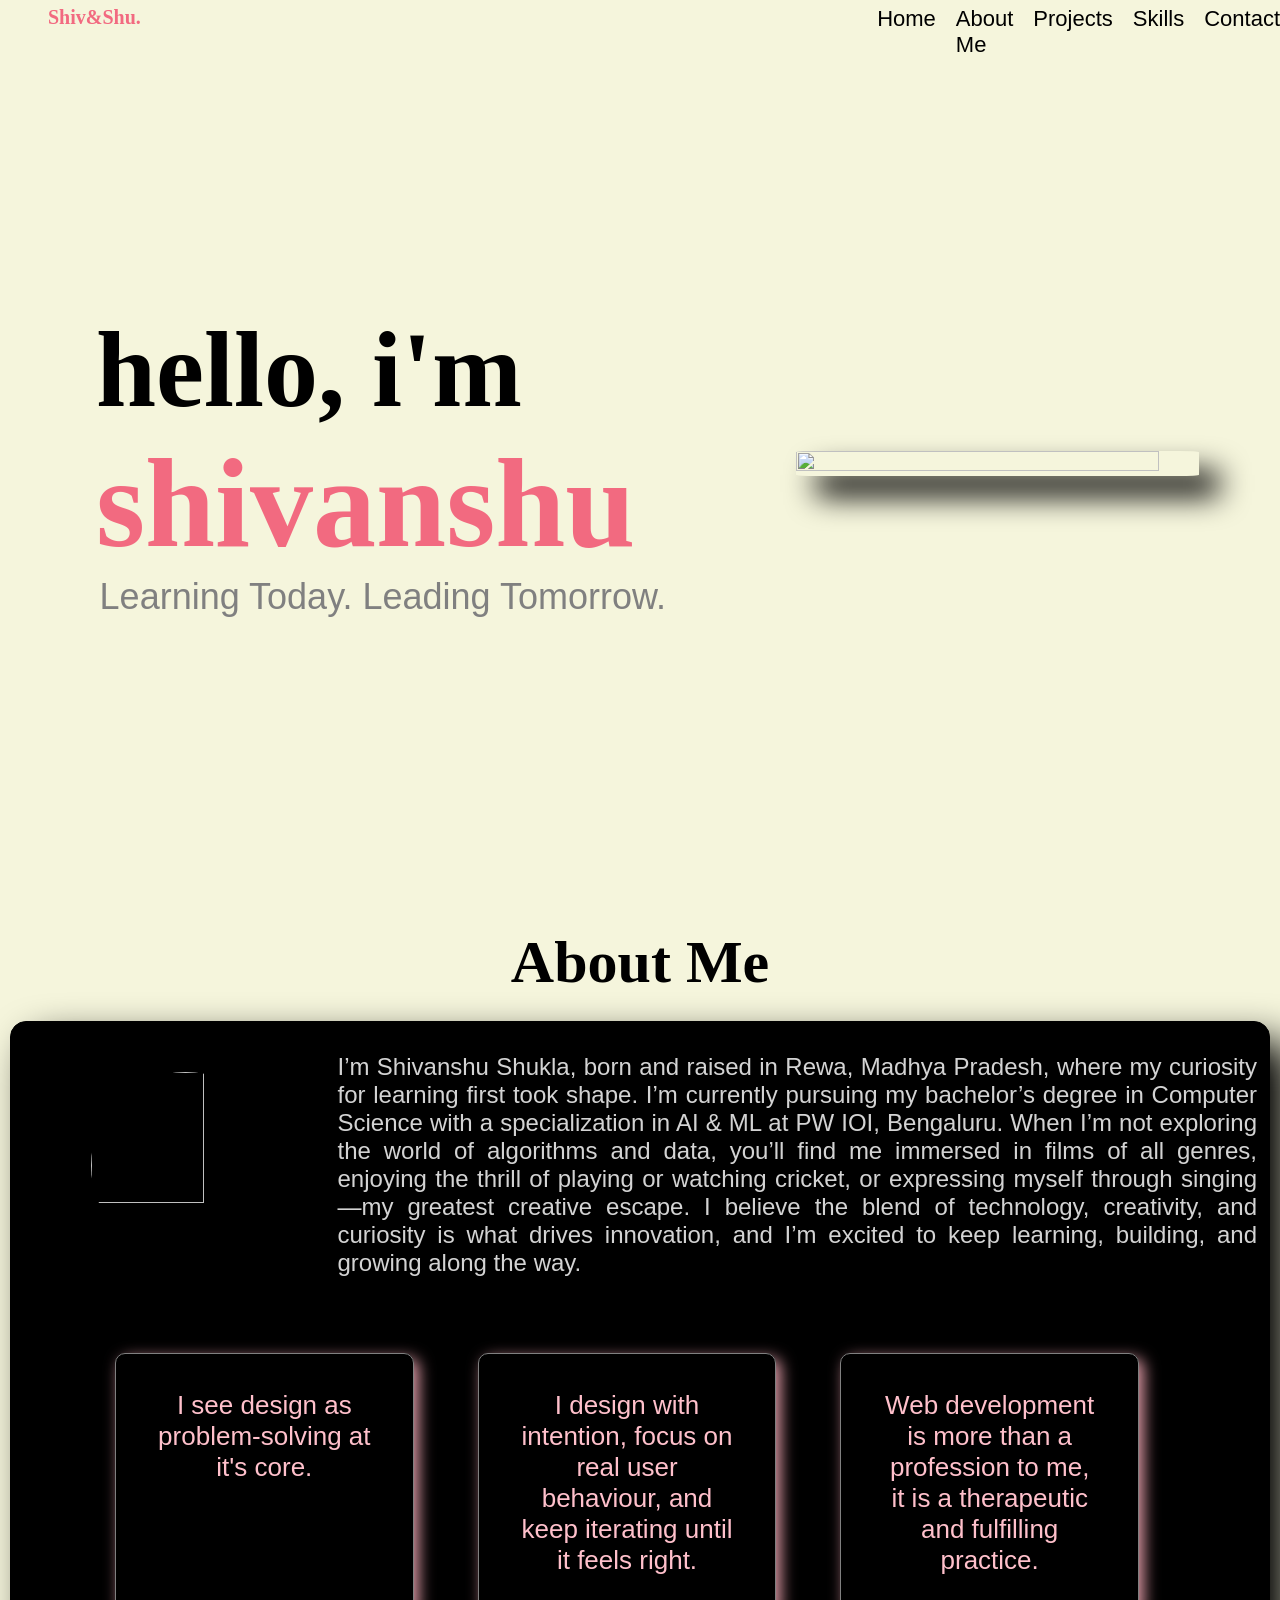
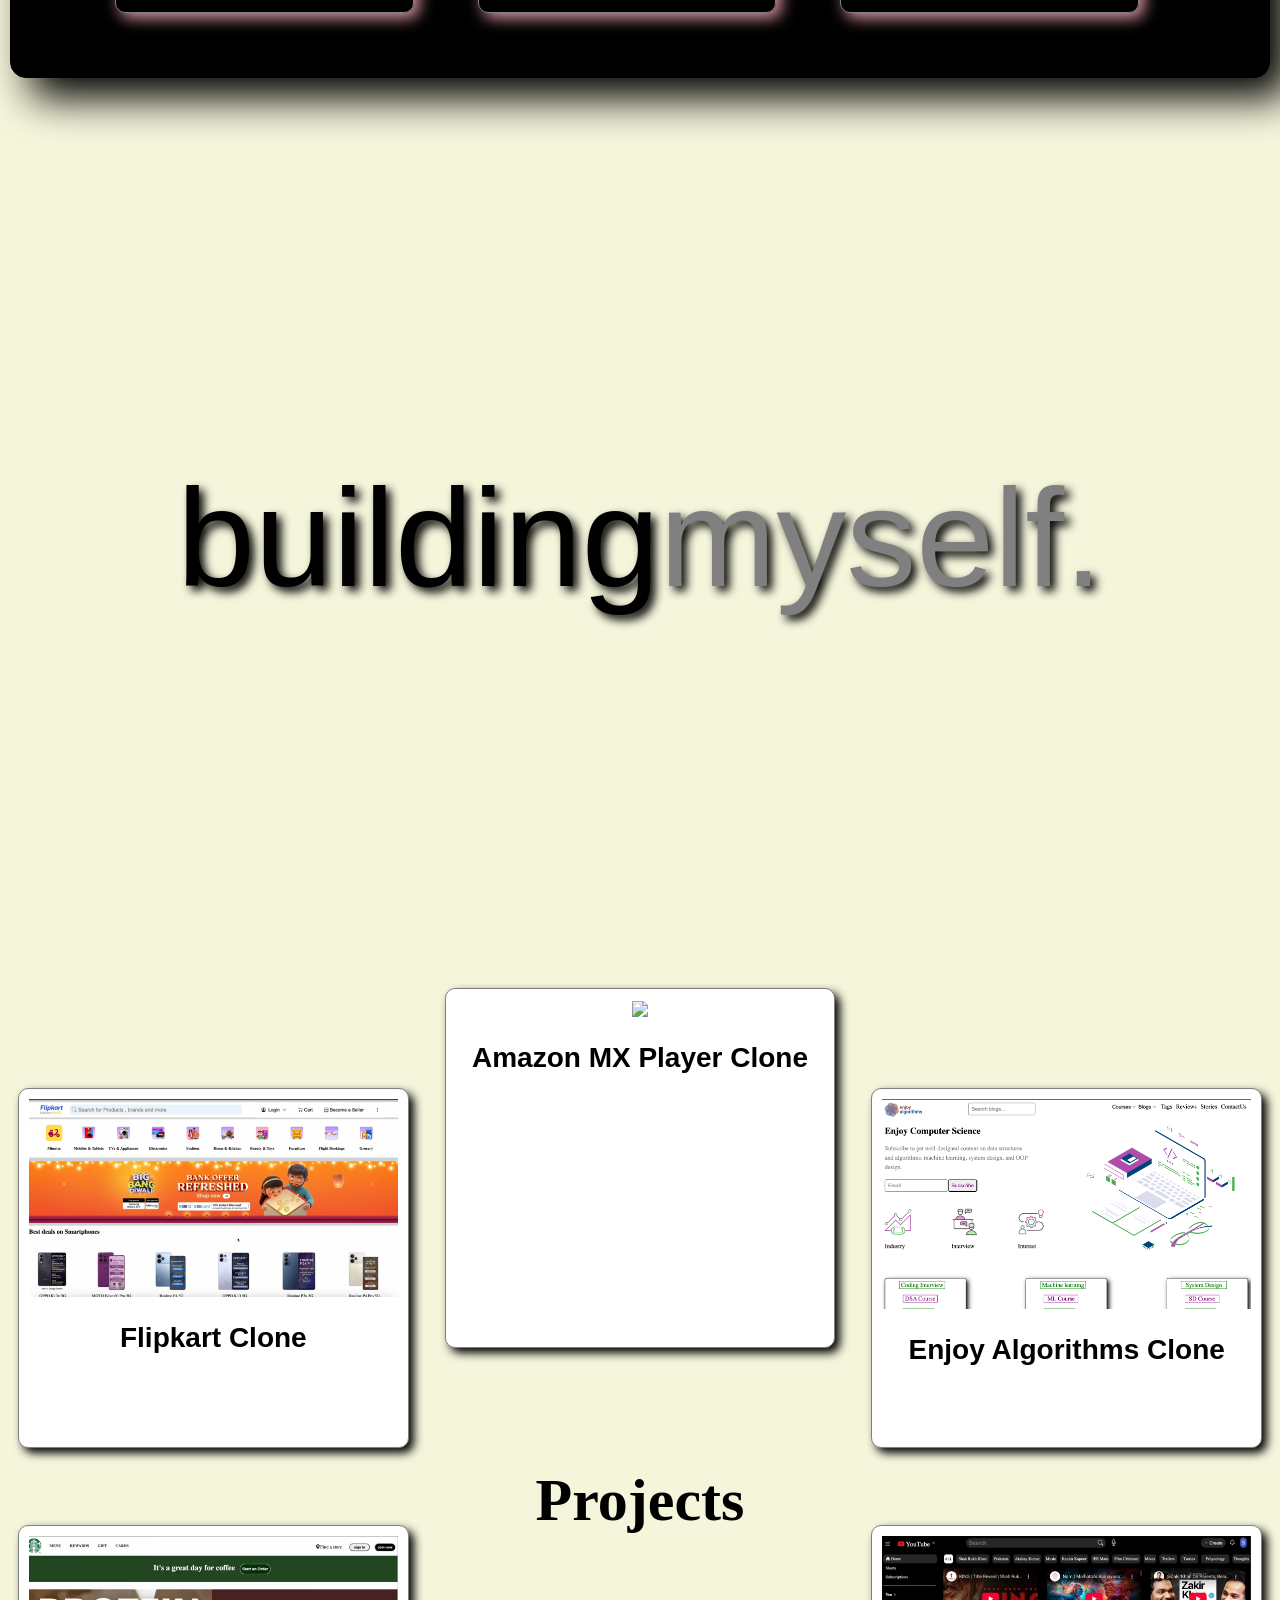
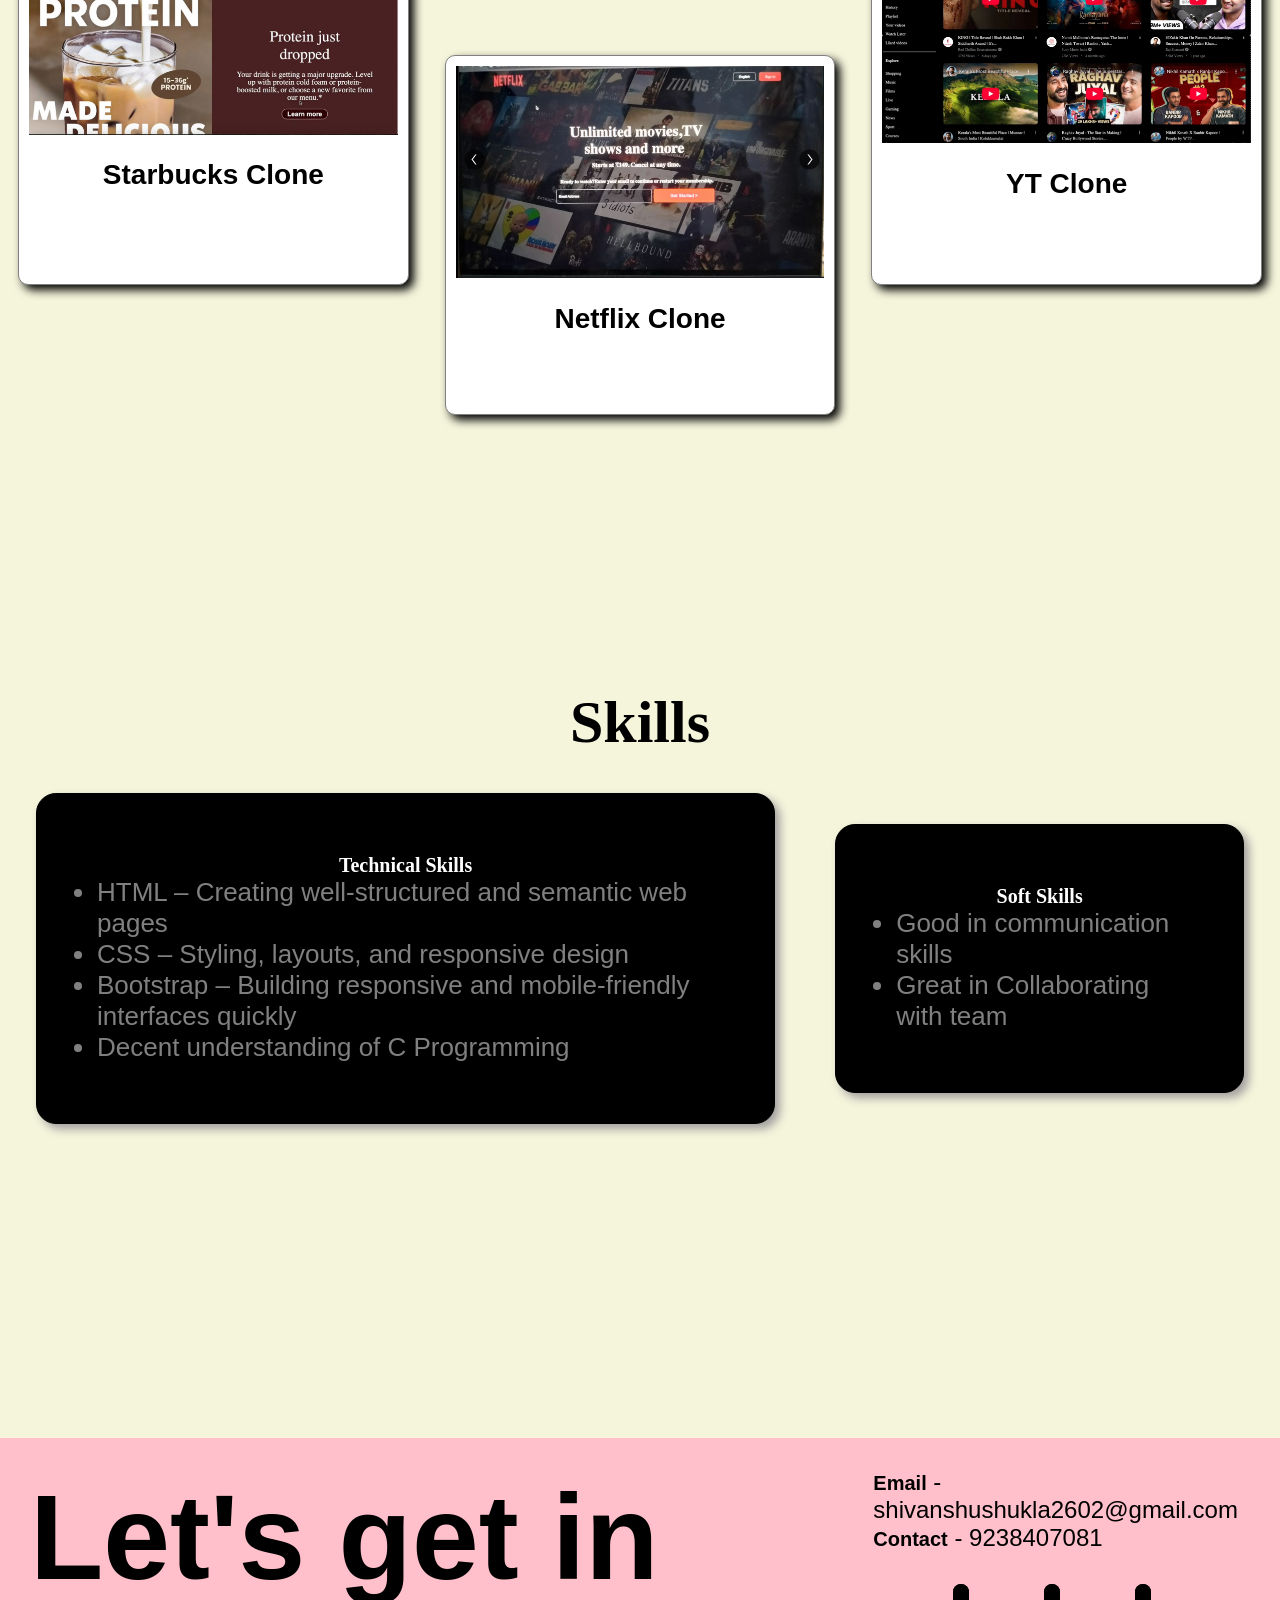
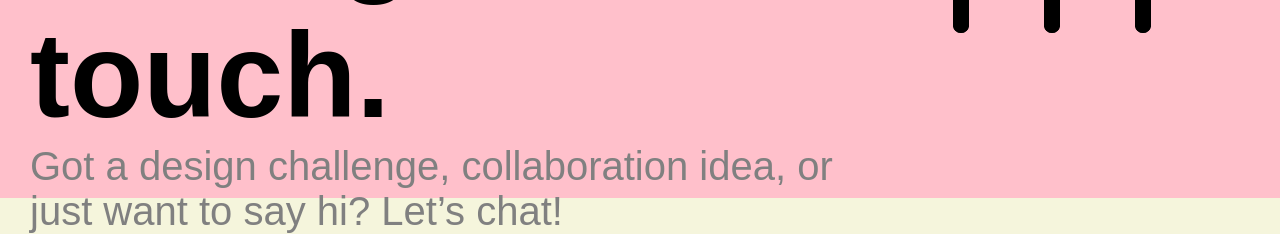
==== index.html @ 57d552be "image path changes" ====
<!DOCTYPE html>
<html lang="en">
<head>
    <meta charset="UTF-8">
    <meta name="viewport" content="width=device-width, initial-scale=1.0">
    <title>Portfolio Website</title>
    <link rel="stylesheet" href="../node_modules/bootstrap-icons/font/bootstrap-icons.css">
    <link rel="stylesheet" href="../node_modules/bootstrap/dist/css/bootstrap.css">
    <link rel="stylesheet" href="./styles.css">
</head>
<body>
    <script src="../node_modules/jquery/dist/jquery.js"></script>
    <script src="../node_modules/bootstrap/dist/js/bootstrap.bundle.js"></script>
    <header>
        <h2 class="name" style="font-family:fantasy;margin-top:0.3em;color:rgb(242, 106, 128);font-weight:bold">Shiv&Shu.</h2>
        <nav>
            <ul>
                <li>
                    <a href="#home">Home</a>
                </li>
                <li>
                    <a href="#me">About Me</a>
                </li>
                <li>
                    <a href="#projects">Projects</a>
                </li>
                <li>
                    <a href="#skills">Skills</a>
                </li>
                <li>
                    <a href="#contacts">Contact</a>
                </li>
            </ul>
        </nav>
    </header>
    <main>
        <section id="home">
                <div class="left">
                    <h1 style="font-size:3em;font-family: Georgia, 'Times New Roman', Times, serif;font-weight:bold"><span style="font-size:1.8em;font-family: Georgia, 'Times New Roman', Times, serif">hello, i'm </span><br><span style="color:rgb(242, 106, 128);font-size:2.1em;font-family: Georgia, 'Times New Roman', Times, serif">shivanshu</span></h1>
                    <p>
                        <span style="font-size:1.8em;color:gray;margin-left:0.1em">Learning Today. Leading Tomorrow.</span>
                    </p>    
                </div>
                <div class="right">
                    <figure>
                       <a href="#me">
                        <img src="https://media.licdn.com/dms/image/v2/D4D03AQHbOykk0QNscg/profile-displayphoto-crop_800_800/B4DZuP0g6DKAAI-/0/1767644468372?e=1769040000&v=beta&t=CleoBLQw8P0vl8VmdDgWVyCfScjtaOlop82Hqqm1tn0" class="me">
                       </a>
                       <figcaption></figcaption>
                    </figure>
                </div>
        </section>
        <h2 class="about">About Me</h2>
        <section id="me">
                <div class="grid">
                    <img  class="myphoto" src="https://media.licdn.com/dms/image/v2/D4D03AQFw-yR1RYx5oQ/profile-displayphoto-scale_400_400/B4DZuUU5JMIkAo-/0/1767720066349?e=1769040000&v=beta&t=VD2XpaEk-AlviI38H0oo7D66Zn0Wh1XCkuVmbLe6WYw">
                    <p class="my">I’m Shivanshu Shukla, born and raised in Rewa, Madhya Pradesh, where my curiosity for learning first took shape. I’m currently pursuing my bachelor’s degree in Computer Science with a specialization in AI & ML at PW IOI, Bengaluru. When I’m not exploring the world of algorithms and data, you’ll find me immersed in films of all genres, enjoying the thrill of playing or watching cricket, or expressing myself through singing—my greatest creative escape. I believe the blend of technology, creativity, and curiosity is what drives innovation, and I’m excited to keep learning, building, and growing along the way.</p>
                </div>
                <div class="card">
                    <p class="content box1">
                   <span>I see design as problem-solving at it's core.</span><br>
                </p>
                <p class="content"><span>I design with intention, focus on real user</span><br>
                    <span>behaviour, and keep iterating until it feels right.</span>
                </p>
                <p class="content">
                    <span>Web development is more than a profession to me,</span><br>
                    <span>it is a therapeutic and fulfilling practice.</span>
                </p>
                </div>
        </section>
        <section class="text">
            <p class="style1">
                <span style="font-size:7em">building</span>
            </p>
            <p class="style2">
                <span style="font-size:7em">myself.</span>
            </p>
        </section>
        <section id="projects">
            <div class="projects row1">
                <div class="cards">
                <div class="card-header">
                    <a href="https://www.linkedin.com/posts/shivanshu-shukla-09a373377_nitinmanjunath-html-css-activity-7393929597441982464-9ei-?utm_source=share&utm_medium=member_desktop&rcm=ACoAAF0i37YBnrYP_eZ3la1YeoOOtRzyOsvKlcI">
                        <img  class="flipkart" src="assets/images/flipkart-landing-page.png">
                    </a>
                </div>
                <div class="card-body">
                    <h6 class="p1">Flipkart Clone</h6>
                </div>
            </div>
            <div class="cards card-2">
                <div class="card-header">
                    <a href="https://www.linkedin.com/posts/shivanshu-shukla-09a373377_nitinmanjunath-html-css-activity-7398709706980069376-05Gr?utm_source=share&utm_medium=member_desktop&rcm=ACoAAF0i37YBnrYP_eZ3la1YeoOOtRzyOsvKlcI">
                        <img  class="flipkart" src="assets/images/MX Player-landing-page.png">
                    </a>
                </div>
                <div class="card-body">
                    <h6 class="p1">Amazon MX Player Clone</h6>
                </div>
            </div>
            <div class="cards">
                <div class="card-header">
                    <a href="../OSW_01/index.html">
                        <img  class="flipkart" src="assets/images/enjoy-landing-page.png">
                    </a>
                </div>
                <div class="card-body">
                    <h6 class="p1">Enjoy Algorithms Clone</h6>
                </div>
            </div>
            </div>
            <h1 class="project-heading">Projects</h1>
            <div class="projects row2">
            <div class="cards card-4">
                <div class="card-header">
                    <a href="https://www.linkedin.com/posts/shivanshu-shukla-09a373377_nitinmanjunath-html-css-activity-7394464944571883520-GPCN?utm_source=share&utm_medium=member_desktop&rcm=ACoAAF0i37YBnrYP_eZ3la1YeoOOtRzyOsvKlcI">
                        <img  class="flipkart" src="assets/images/starbucks-landing-page.png">
                    </a>
                </div>
                <div class="card-body">
                    <h6 class="p1">Starbucks Clone</h6>
                </div>
            </div>
            <div class="cards card-5">
                <div class="card-header">
                    <a href="https://www.linkedin.com/posts/shivanshu-shukla-09a373377_this-is-my-first-website-clone-while-building-activity-7376317515846627328-sKkQ?utm_source=share&utm_medium=member_desktop&rcm=ACoAAF0i37YBnrYP_eZ3la1YeoOOtRzyOsvKlcI">
                        <img  class="flipkart" src="assets/images/netflix-landing-page.png">
                    </a>
                </div>
                <div class="card-body">
                    <h6 class="p1">Netflix Clone</h6>
                </div>
            </div>
            <div class="cards card-6">
                <div class="card-header">
                    <a href="https://www.linkedin.com/posts/shivanshu-shukla-09a373377_nitin-html-css-activity-7393266148072636417-fGpQ?utm_source=share&utm_medium=member_desktop&rcm=ACoAAF0i37YBnrYP_eZ3la1YeoOOtRzyOsvKlcI">
                        <img  class="flipkart" src="assets/images/yt-landing-page.png">
                    </a>
                </div>
                <div class="card-body">
                    <h6 class="p1">YT Clone</h6>
                </div>
            </div>
            </div>
        </section>
        <section id="skills">
            <h2 style="margin-top:5em">Skills</h2>
            <div class="skill">
                    <ul class="technical">
                        <h3>Technical Skills</h3>
                        <li>HTML – Creating well-structured and semantic web pages</li>
                        <li>CSS – Styling, layouts, and responsive design</li>
                        <li>Bootstrap – Building responsive and mobile-friendly interfaces quickly</li>
                        <li>Decent understanding of C Programming</li>
                    </ul>
                    <ul class="soft">
                        <h3>Soft Skills</h3>
                        <li>Good in communication skills</li>
                        <li>Great in Collaborating with team</li>
                    </ul>
            </div>
        </section>
        <section id="contacts">
            <div>
                <h2 style="font-size:6em">Let's get in touch.</h2>
            <p style="color:gray;font-size:2em">Got a design challenge, collaboration idea, or just want to say hi? Let’s chat!</p>
            </div>
            <div class="email">
                <span style="font-size:1.2em;color:black"><b>Email</b> - shivanshushukla2602@gmail.com</span><br>
                <span style="font-size:1.2em;color:black"><b>Contact</b> - 9238407081</span>
                <div class="icons">
                <a class="app" href="https://www.linkedin.com/in/shivanshu-shukla-09a373377?lipi=urn%3Ali%3Apage%3Ad_flagship3_profile_view_base_contact_details%3Bcg2rYVOcTvSJnMWUknYPmA%3D%3D"><span class="bi bi-linkedin logo"></span></a>
                <a class="app" href="https://github.com/shivanshushukla2602-hash"><span class="bi bi-github logo m-3"></span></a>
            <a class="app" href=""><span class="bi bi-instagram logo m-3"></span></a>
            </div>
            </div>
        </section>
    </main>
</body>
</html>
---- styles.css ----
*{
            margin:0;
            padding:0;
            box-sizing:border-box;
            font-size:20px;
            font-family:'Franklin Gothic Medium', 'Arial Narrow', Arial, sans-serif;
        }
        body{
            background-color:beige;
            color:black;
        }
        header{
            display:grid;
            grid-template-columns:4fr 8fr;
        }
        .name{
            margin-left:2.4em;
        }
        #home{
            height:100vh;
        }
        nav ul{
            display:flex;;
            gap:20px;
            margin-top:0.5em;
            list-style-type:none;
            font-size:12px;
            margin-left:38em;
        }
        li a{
            text-decoration:none;
            color:black;
            font-size:1.1em;
            /* margin-left:1.2em; */
        }
        #home{
            display:flex;
            justify-content:center;
            align-items:center;
            height:90vh;
        }
        .left{
            flex-basis:50%;
        }
        .right{
            flex-basis:35%;
        }
        .me{
            width:90%;
            height:90%;
            border-radius:5%;
            margin-left:3em;
            box-shadow:20px 20px 30px black;
            animation-name: me;
            animation-duration: 4s;
            animation-iteration-count: infinite;  
            animation-timing-function: linear;
        }
         @keyframes me{
                0%{
                    transform:scale(0.9);
                }
                50%{
                    transform:scale(1.1);
                }
                100%{
                    transform:scale(0.9);
                }
         }
        .me:hover{
            transform:scale(1.1);
        }
        .logo{
            margin-left:2em;
        }
        #me{
           border:1px solid black;
           background-color:black;
           border-radius:0.8em;
           margin:0.5em;
           margin-top:1.2em;
           box-shadow:20px 20px 40px black;
        }
        .content:hover{
            transform:scale(1.1);
        }
        .card{
            padding:3.2em;
            border-radius:2.2em;
            color:gray;
            width:90vw; 
            display:grid;
            grid-template-columns:4fr 4fr 4fr;
            background-color:black;
            gap:3.2em;
            margin-left:2em;
        }
        .card p{
            border:1px solid gray;
            padding:1.8em;
            text-align:center;
            border-radius: 0.5em;
            color:pink;
            box-shadow:5px 5px 15px rgb(221, 152, 164);
            transition:0.3s linear;
        }
        .grid{
            display:grid;
            grid-template-columns:3fr 9fr;
        }
        .about{
            color:black;
            text-align:center;
            font-weight:bold;
            font-family:fantasy;
            font-size:3em;
            margin-top:1em;
        }
        .content span{
            font-size:1.3em;
        }
        .my{
            color:lightgray;
            margin:0.5em 0.5em;
            font-size:1.2em;
            text-align:justify;
            margin-top:1.3em;
        }
        .cards{
            border:1px solid gray;
            width:30em;
            height:40vh;
            border-radius:0.5em;
            text-align:center;
            padding:0.5em;
            background-color:white;
            color:black;
            box-shadow:5px 5px 10px black;
            transition:0.3s linear;
        }
        .cards:hover{
            transform:scale(1.1);
            transition:0.3s linear;
        }
        .flipkart{
            width:100%;
        }
        .p1{
            margin-top:0.7em;
            white-space: nowrap;
            font-weight:bold;
            font-size:1.4em;
        }
        #projects{
            height:100vh;
            margin-top:5em;
        }
        .projects{
            display:flex;
            gap:1.8em;
            margin:0.9em;
        }
        .card-2{
            margin-top:-100px;
        }
        .card-5{
            margin-top:80px;
        }
        .card-4{
            margin-top:-50px;
        }
        .card-6{
            margin-top:-50px;
        }
        .row2{
            margin-top:2em;
        }
        .project-heading{
            font-weight:bold;
            width:100vw;
            color:black;
            text-align:center;
            font-family:fantasy;
            font-size:3em;
        }
        .text{
            width:100vw;
            height:100vh;
            display:flex;
            justify-content:center;
            align-items:center;
            text-align:center;
        }
        .style1{
            text-shadow:5px 5px 10px black;
            animation-name:style1;
            animation-duration:2s;
            animation-iteration-count: infinite;
            animation-timing-function: ease-in-out;
        }
        @keyframes style1{
            0%{
                transform:translateX(-850px);
            }
            100%{
                transform:translateX(0px);
            }
        }
        @keyframes style2{
            0%{
                transform:translateX(850px);
            }
            100%{
                transform:translateX(10px);
            }
        }
        .style2{
            color:gray;
            text-shadow:5px 5px 10px black;
            animation-name:style2;
            animation-duration:2s;
            animation-iteration-count: infinite;
        }
        #contacts{
            height:40vh;
            width:100vw;
            background-color:pink;
            margin-top:1.5em;
            padding:1.5em;
            display:grid;
            grid-template-columns:8fr 4fr;
        }
        .icons{
            margin-left:1em;
            margin-top:2em;
            font-weight:bold;
        }
        .skill ul{
            border:1px solid black;
            border-radius:1em;
            padding:3em;
            box-shadow:5px 5px 10px rgb(161, 158, 158);
        }
        .skill{
            display:grid;
            grid-template-columns:1fr 1fr;
            gap:1em;
            padding:0.6em;
            align-items:center;
            justify-content:center;
            display:flex;
            font-size:3em;
        }
        .skill h3{
            text-align:center;
            font-family:fantasy;
        }
        #skills h2{
            color:black;
            text-align:center;
            font-weight:bold;
            font-family:fantasy;
            font-size:3em;
        }
        #skills{
            height:80vh;
        }
        .technical li , .soft li{
            color:gray;
            box-shadow:15px 15px 30px black;
            font-size:1.3em;
        }
        .technical:hover , .soft:hover{
            transform:scale(1.1);
            transition:0.5s linear;
            box-shadow:5px 5px 15px rgb(243, 121, 141);
        }
        .technical,.soft{
            transition:0.5s;
            background-color:black;
            color:white;
        }
        .email{
            margin-left:1.5em;
        }
        .logo{
            font-size:1.5em;
            margin-right:0.5em;
            border:2px solid black;
            padding:0.2em;
            background-color:black;
            border-radius:2em;
            color:pink
        }
        .myphoto{
            width:60%;
            height:70%;
            border-radius:90%;
            margin-top:2.5em;
            margin-left:4em;
            transition:1s;
        }
        .myphoto:hover{
            transform:scale(1.1);
            transition:0.2s linear;
            box-shadow:3px 3px 5px pink;
        }
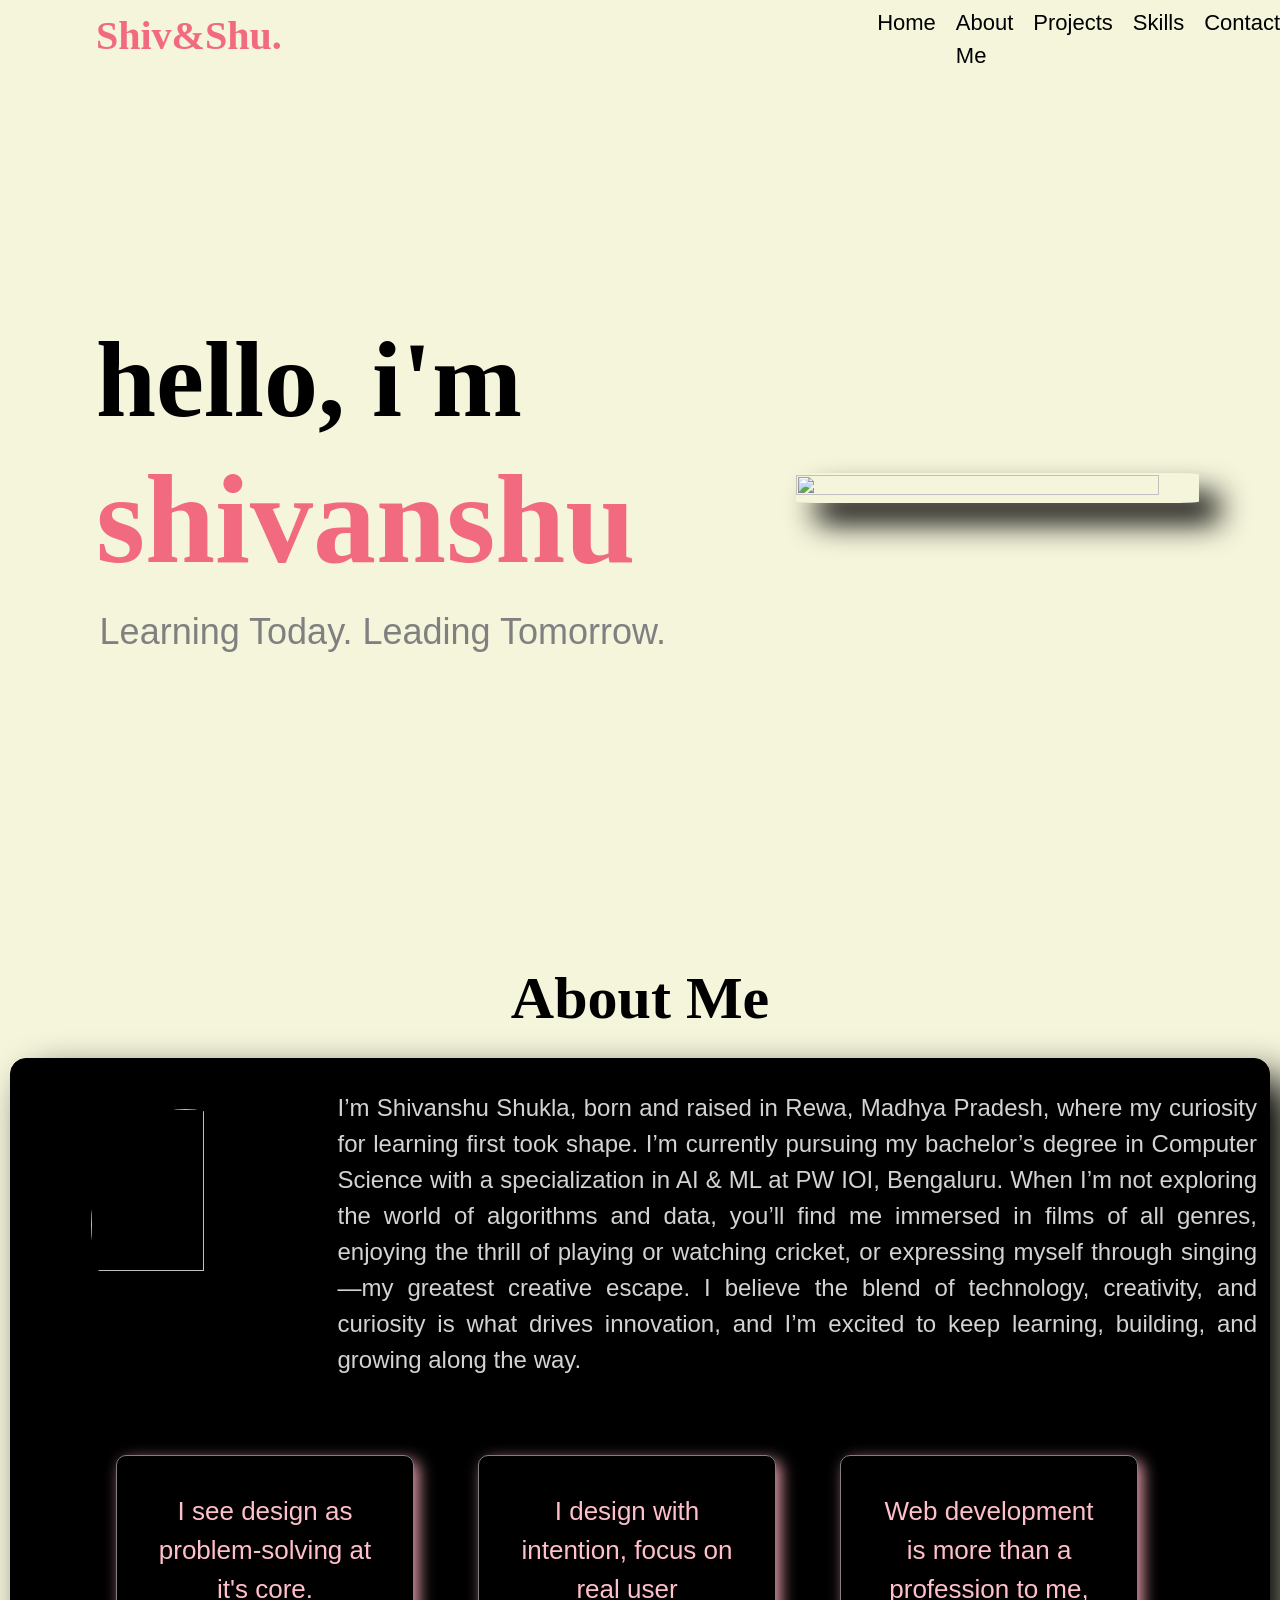
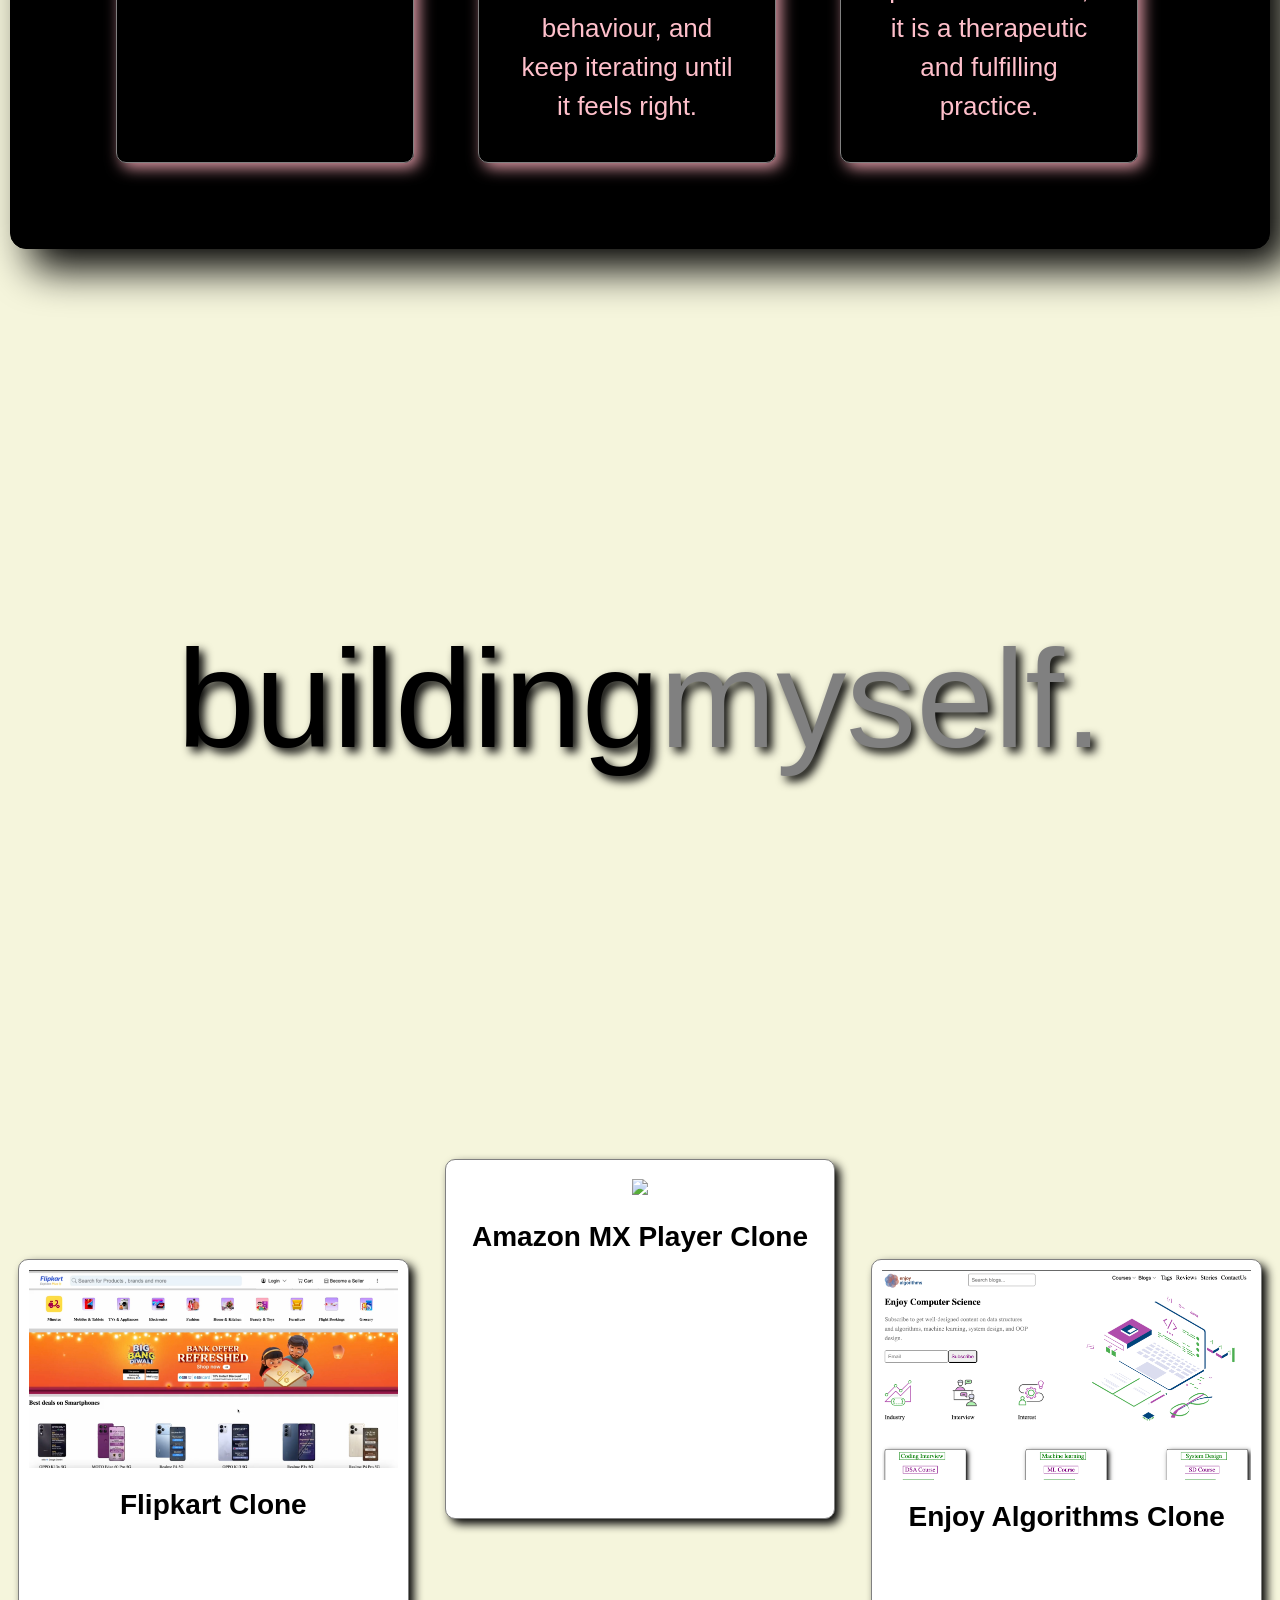
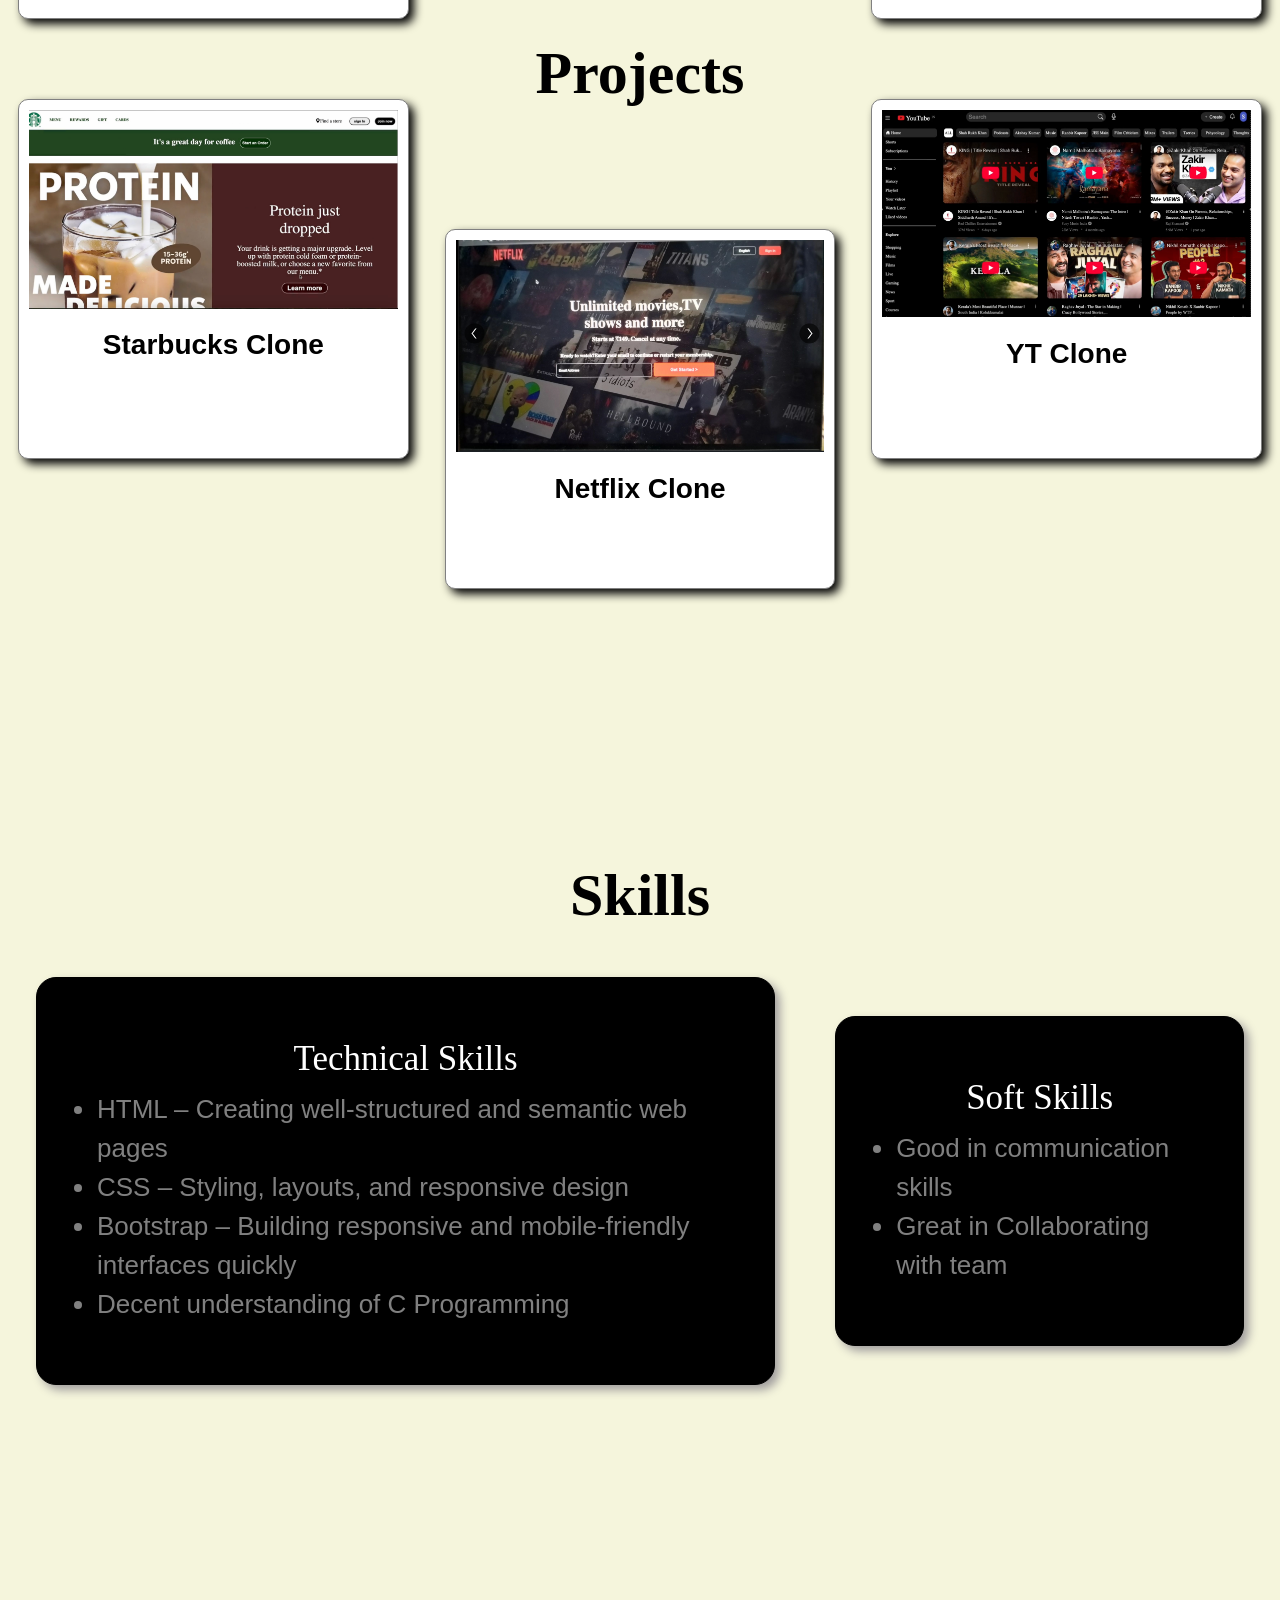
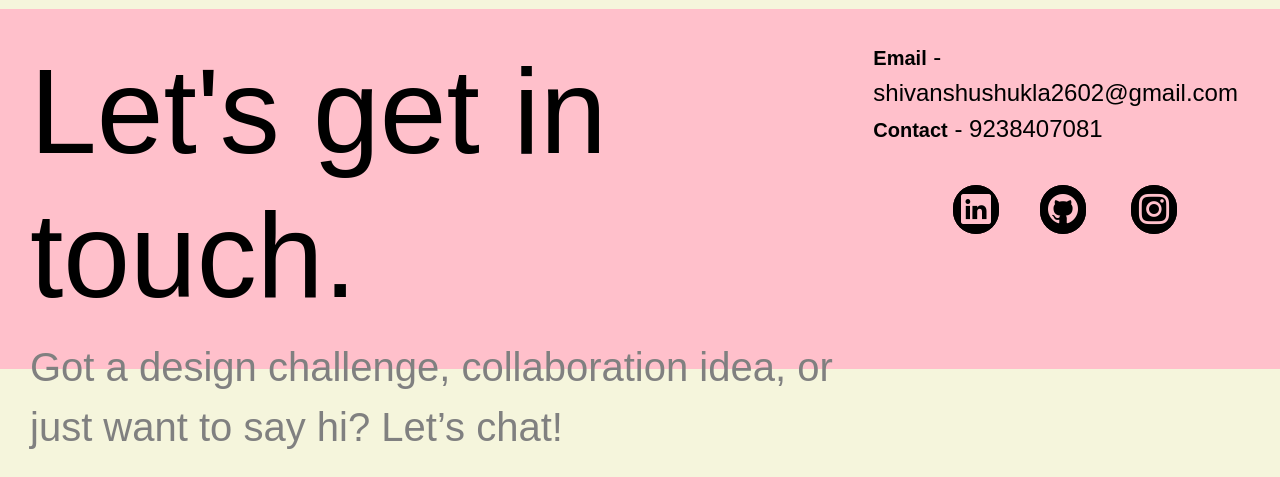
==== commit bd212bc7: "image path changes" ====
--- a/index.html
+++ b/index.html
@@ -4,13 +4,15 @@
     <meta charset="UTF-8">
     <meta name="viewport" content="width=device-width, initial-scale=1.0">
     <title>Portfolio Website</title>
-    <link rel="stylesheet" href="../node_modules/bootstrap-icons/font/bootstrap-icons.css">
-    <link rel="stylesheet" href="../node_modules/bootstrap/dist/css/bootstrap.css">
+    <link rel="stylesheet" href="https://cdn.jsdelivr.net/npm/bootstrap@5.3.2/dist/css/bootstrap.min.css">
+    <link rel="stylesheet" href="https://cdn.jsdelivr.net/npm/bootstrap-icons/font/bootstrap-icons.css">
+    
     <link rel="stylesheet" href="./styles.css">
 </head>
 <body>
-    <script src="../node_modules/jquery/dist/jquery.js"></script>
-    <script src="../node_modules/bootstrap/dist/js/bootstrap.bundle.js"></script>
+    <script src="https://cdn.jsdelivr.net/npm/@popperjs/core@2.11.8/dist/umd/popper.min.js"></script>
+    <script src="https://cdn.jsdelivr.net/npm/bootstrap@5.3.8/dist/js/bootstrap.min.js"></script>
+
     <header>
         <h2 class="name" style="font-family:fantasy;margin-top:0.3em;color:rgb(242, 106, 128);font-weight:bold">Shiv&Shu.</h2>
         <nav>
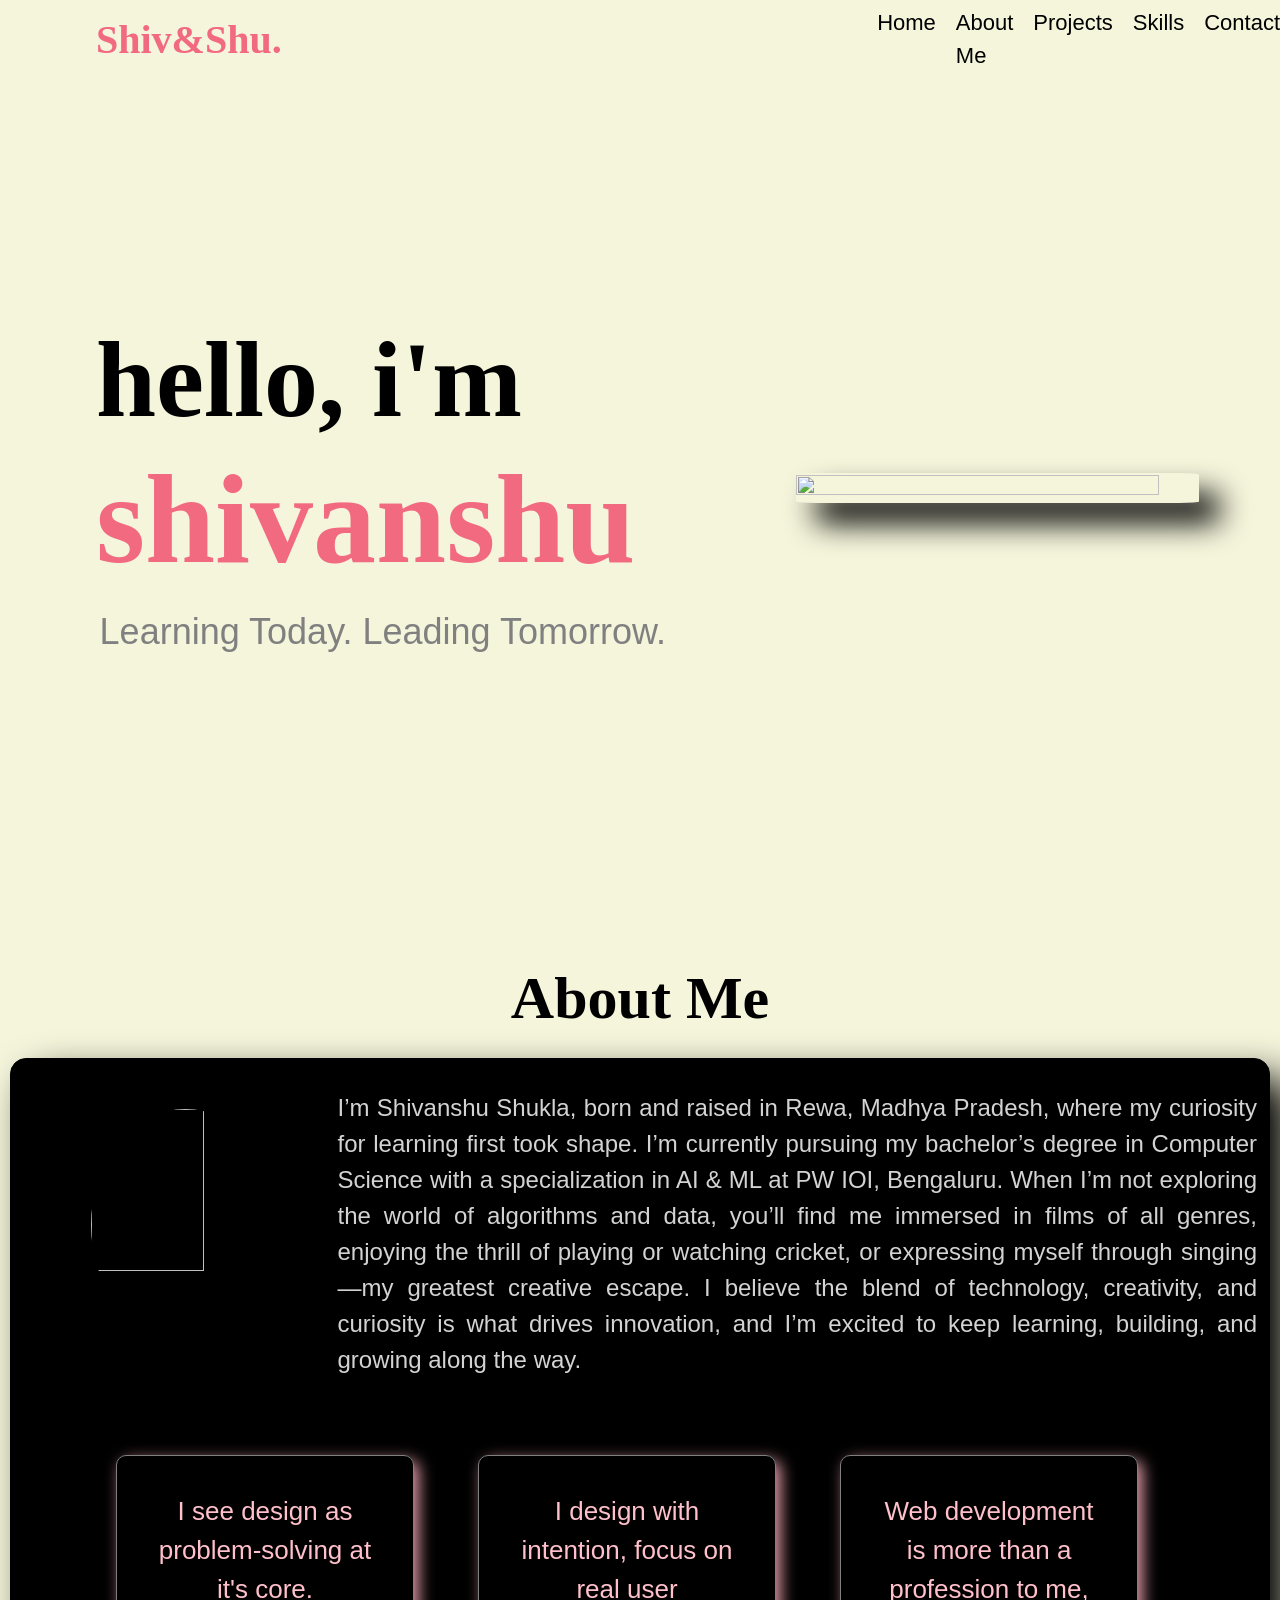
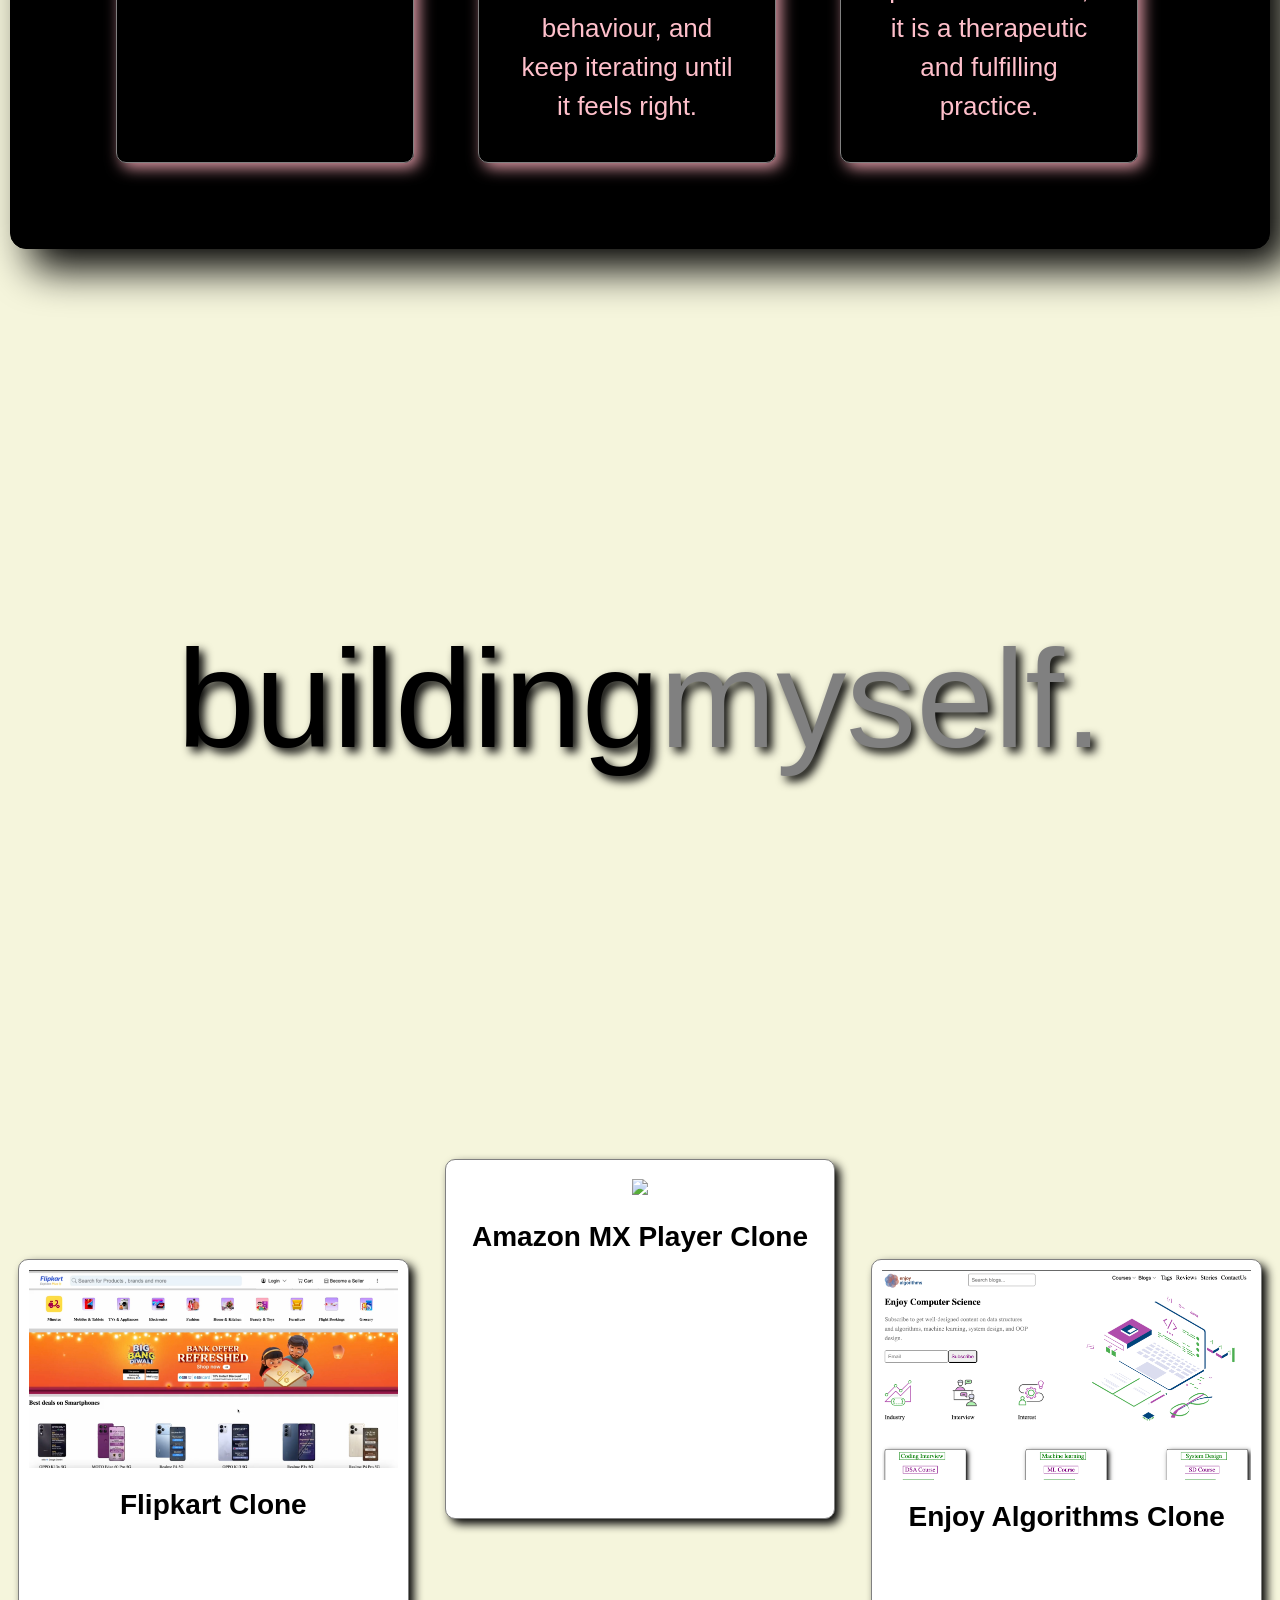
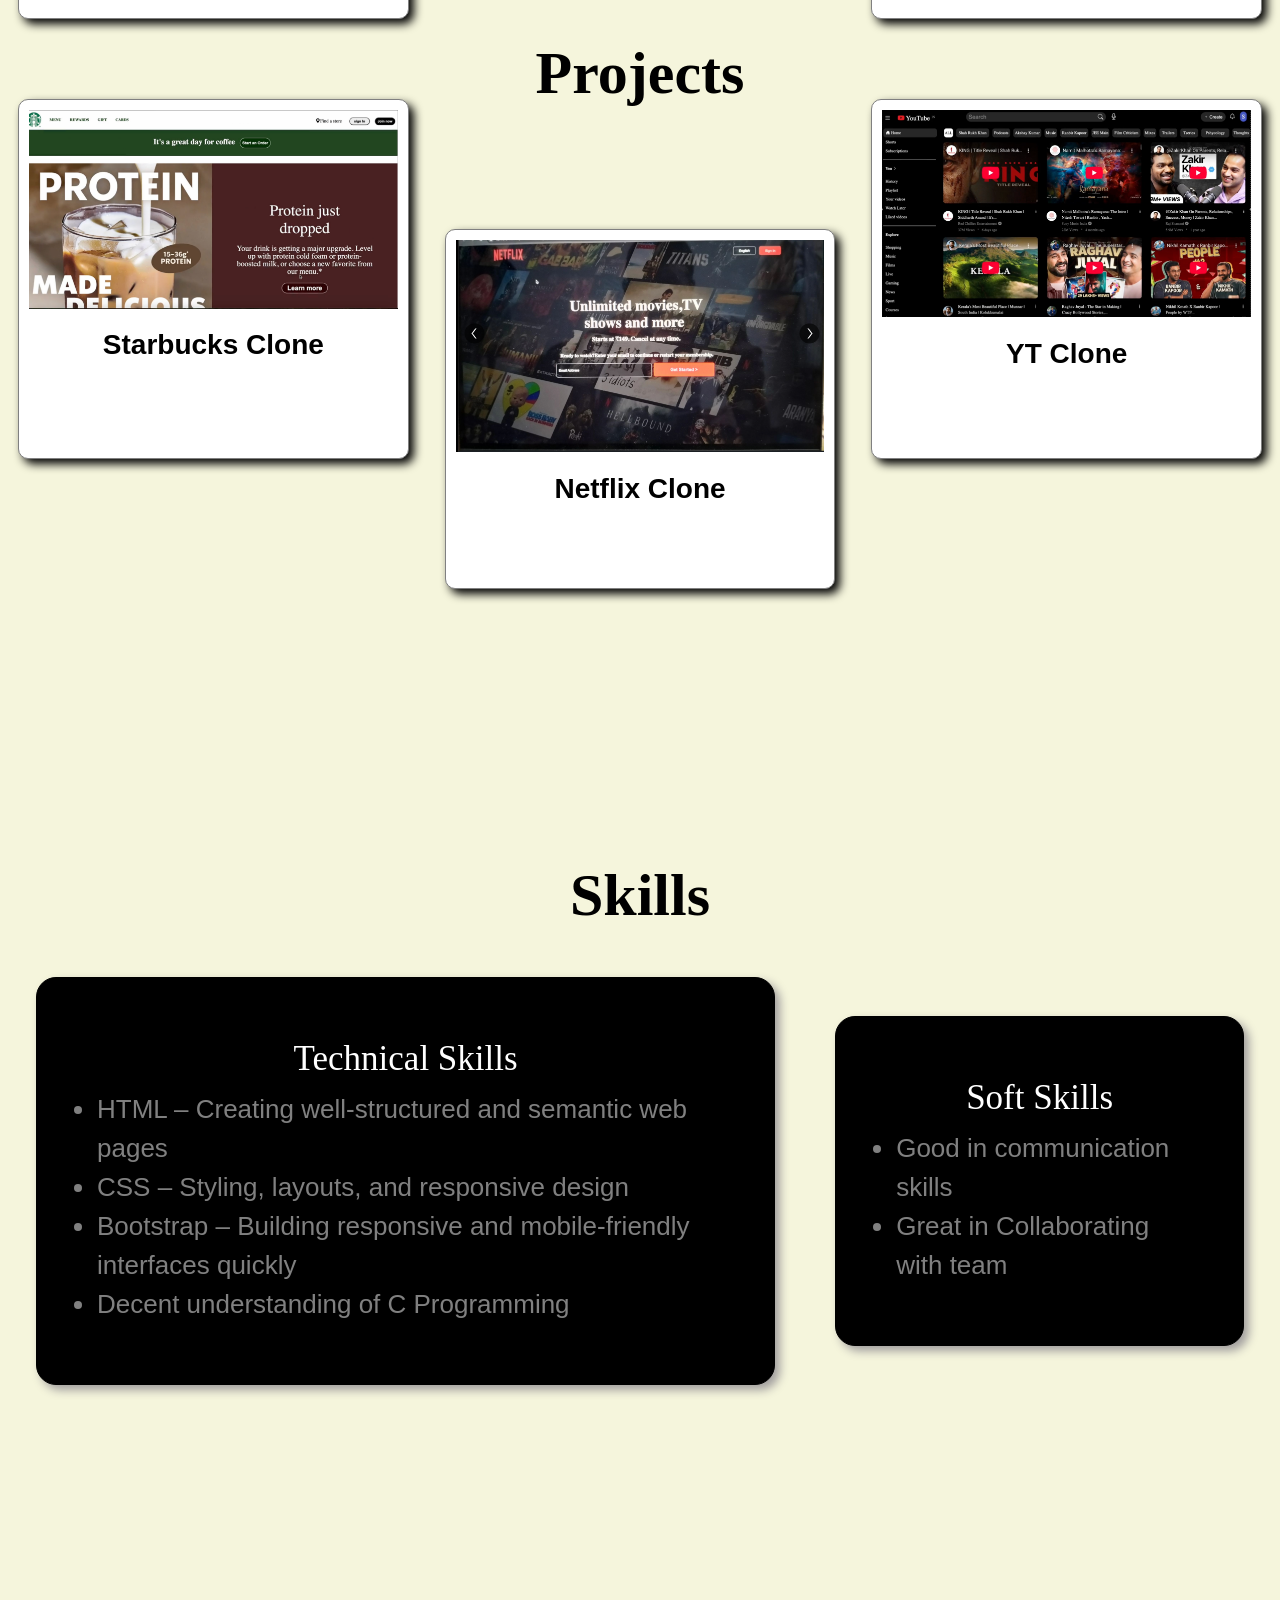
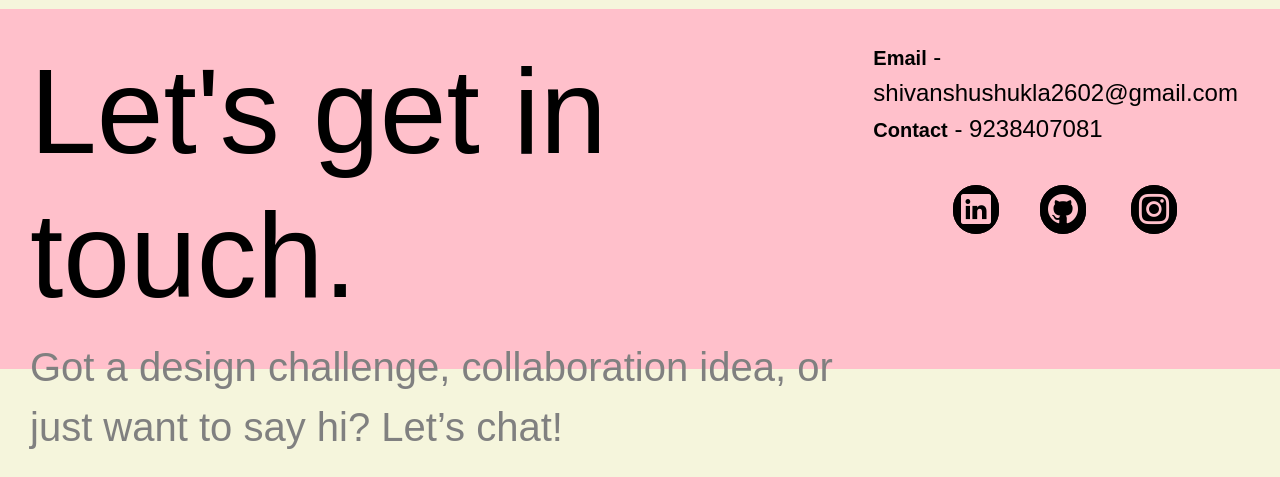
==== commit 3b21e1df: "style update" ====
--- a/index.html
+++ b/index.html
@@ -3,7 +3,7 @@
 <head>
     <meta charset="UTF-8">
     <meta name="viewport" content="width=device-width, initial-scale=1.0">
-    <title>Portfolio Website</title>
+    <title>Shivanshu Shukla</title>
     <link rel="stylesheet" href="https://cdn.jsdelivr.net/npm/bootstrap@5.3.2/dist/css/bootstrap.min.css">
     <link rel="stylesheet" href="https://cdn.jsdelivr.net/npm/bootstrap-icons/font/bootstrap-icons.css">
     
@@ -14,7 +14,7 @@
     <script src="https://cdn.jsdelivr.net/npm/bootstrap@5.3.8/dist/js/bootstrap.min.js"></script>
 
     <header>
-        <h2 class="name" style="font-family:fantasy;margin-top:0.3em;color:rgb(242, 106, 128);font-weight:bold">Shiv&Shu.</h2>
+        <h2 class="name" style="font-family:fantasy;margin-top:0.4em;color:rgb(242, 106, 128);font-weight:bold">Shiv&Shu.</h2>
         <nav>
             <ul>
                 <li>
--- a/styles.css
+++ b/styles.css
@@ -31,7 +31,7 @@
             text-decoration:none;
             color:black;
             font-size:1.1em;
-            /* margin-left:1.2em; */
+            margin-top:0.5em;
         }
         #home{
             display:flex;
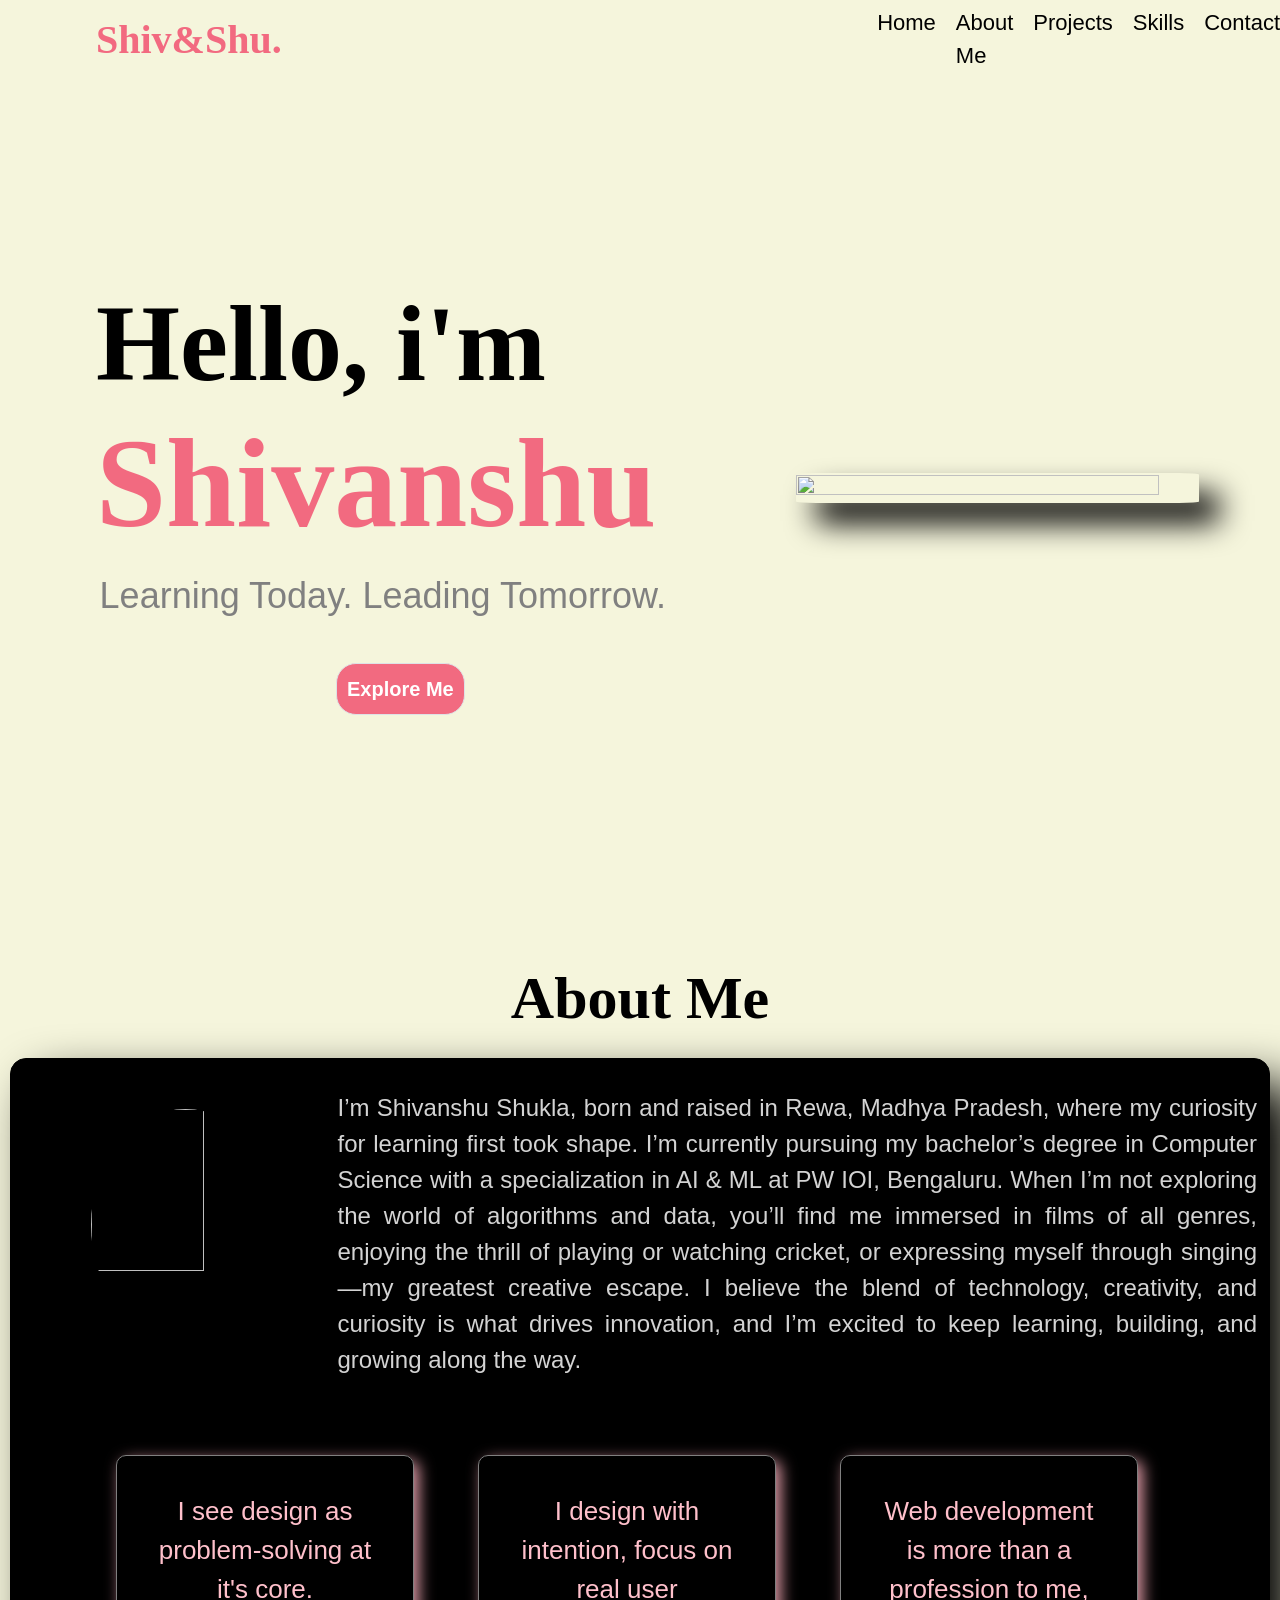
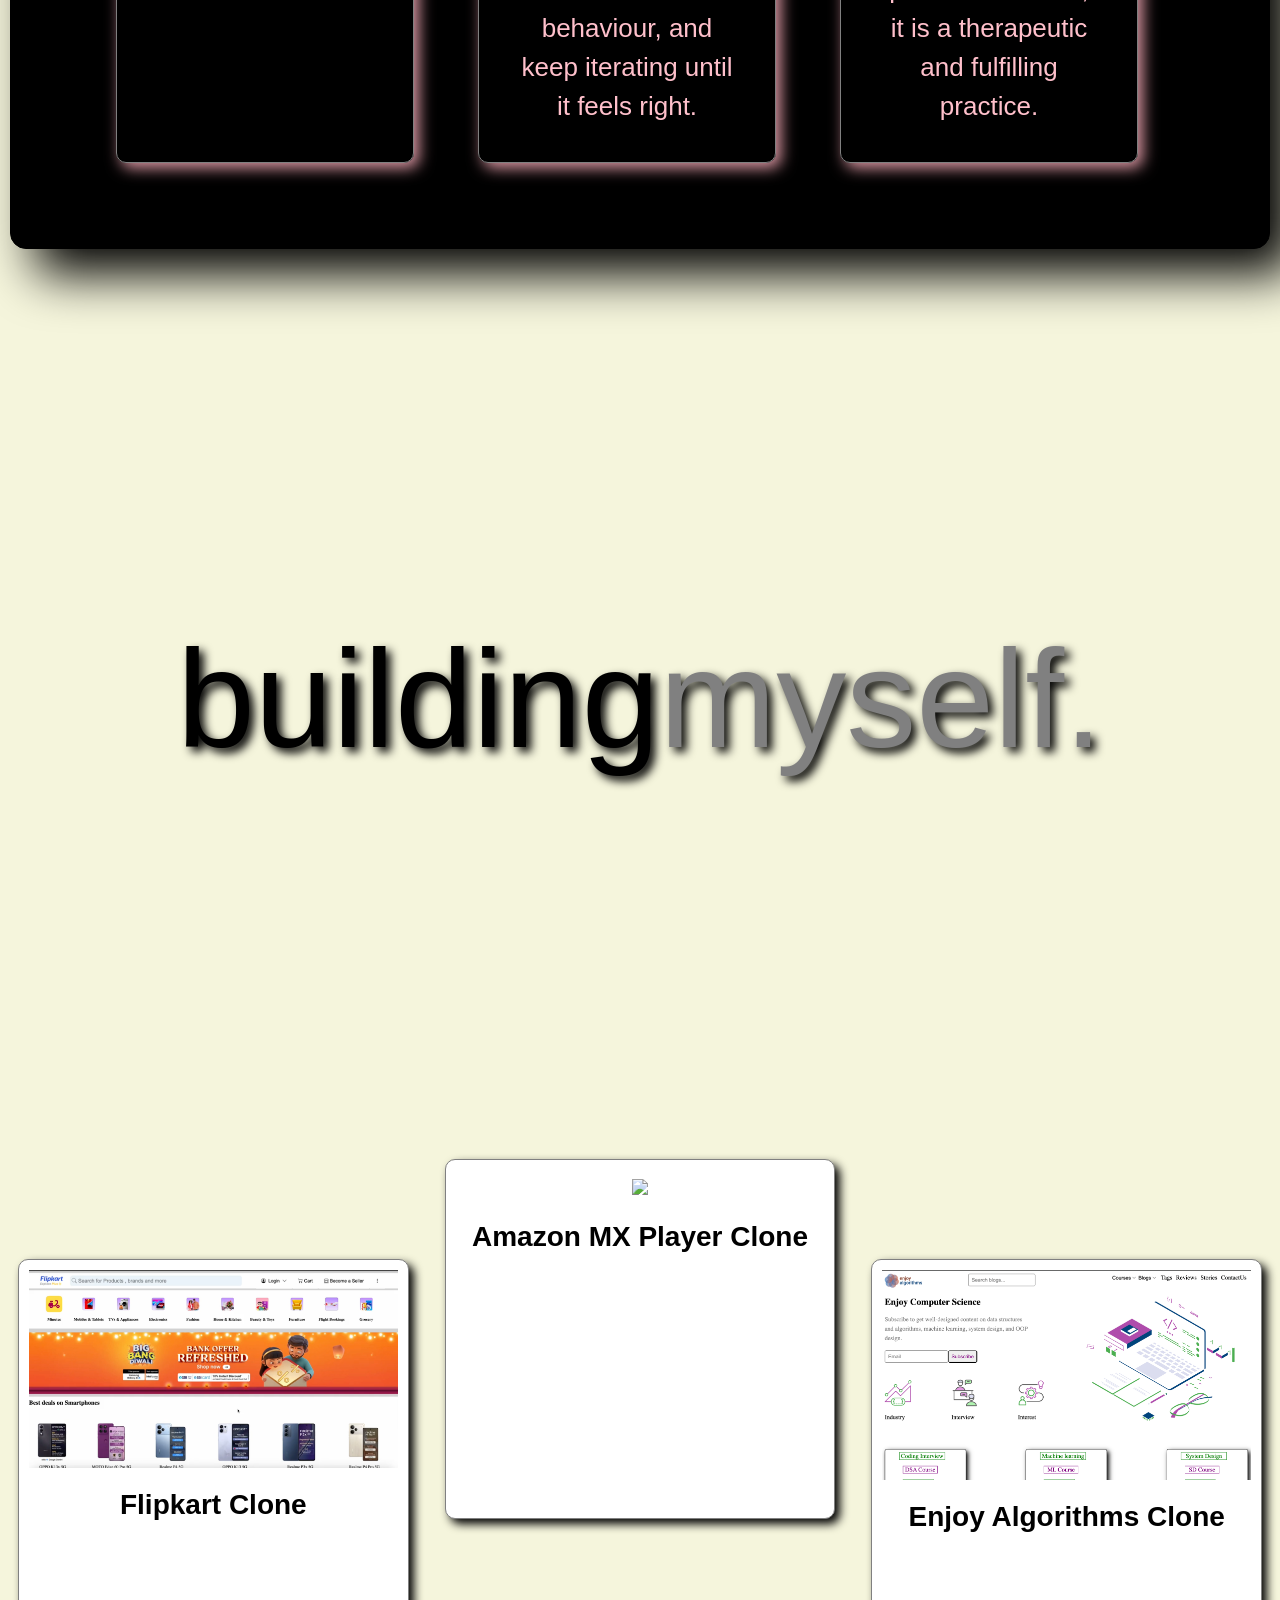
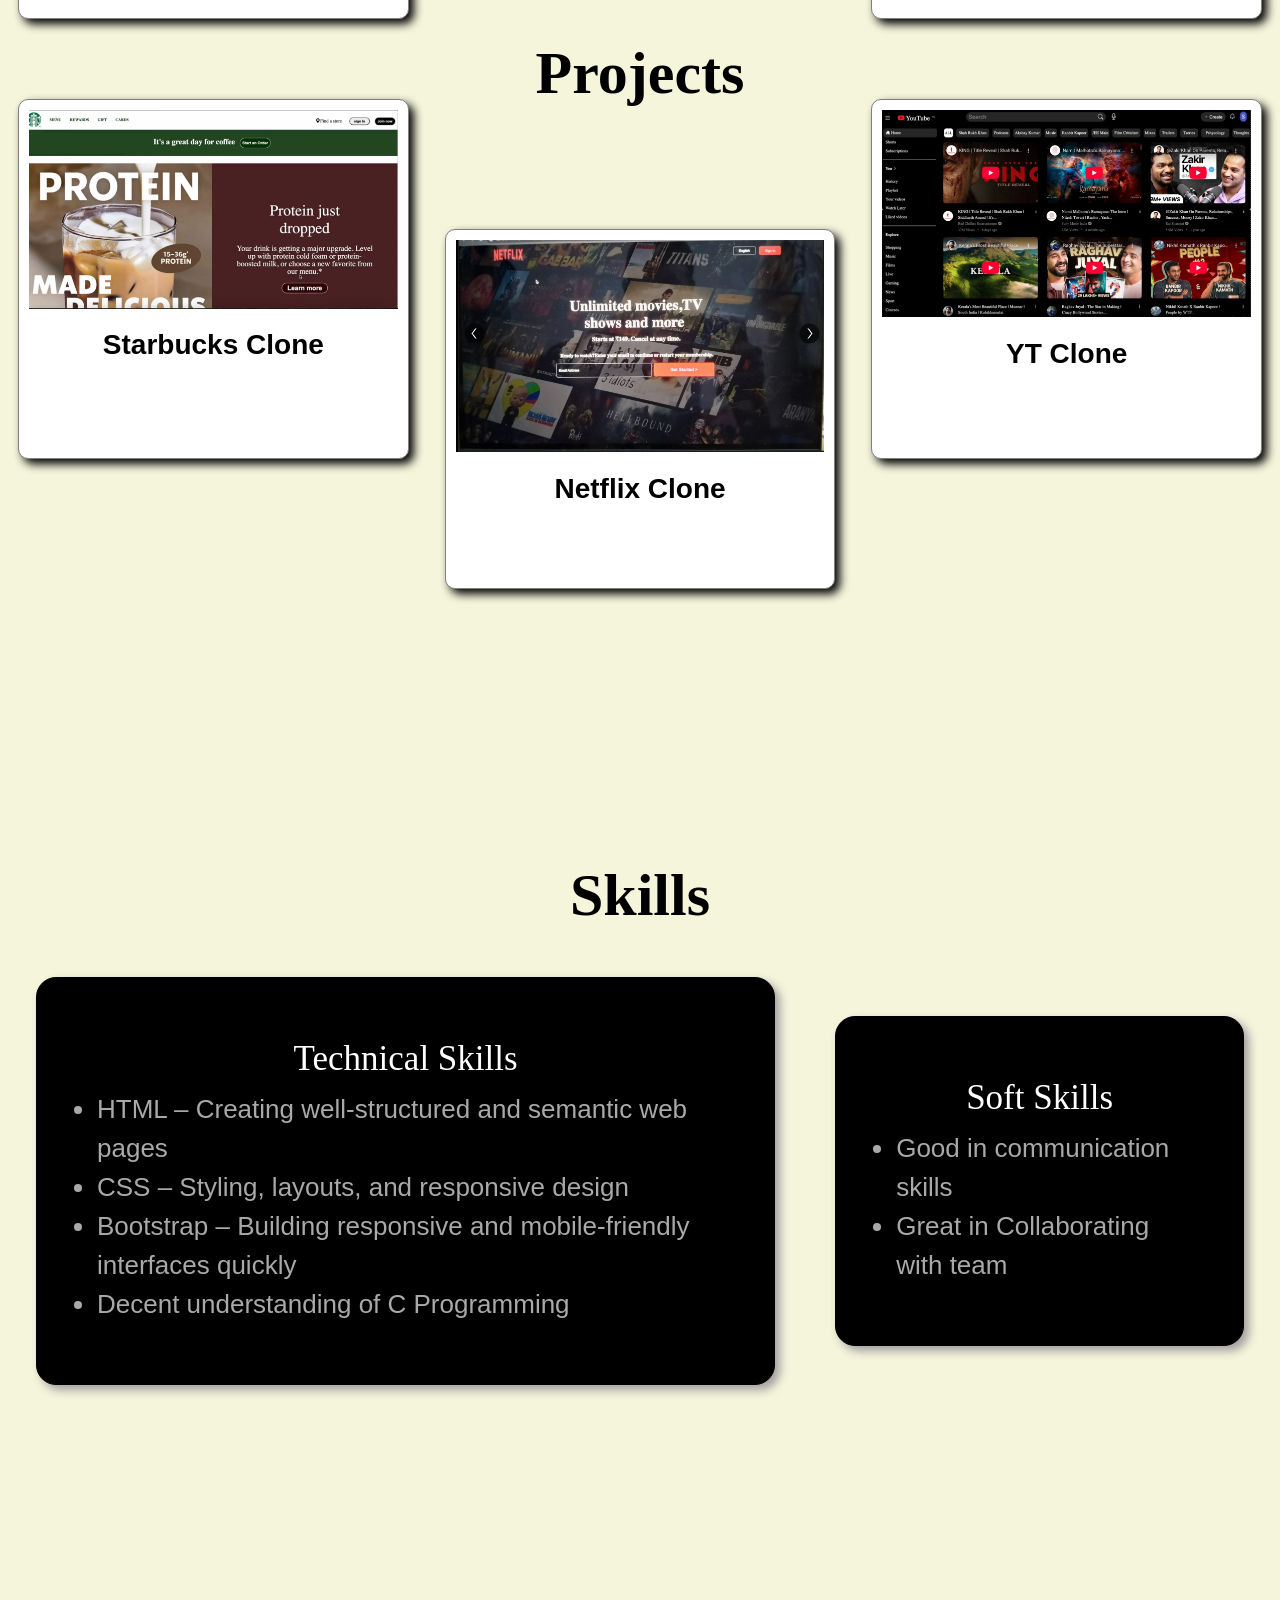
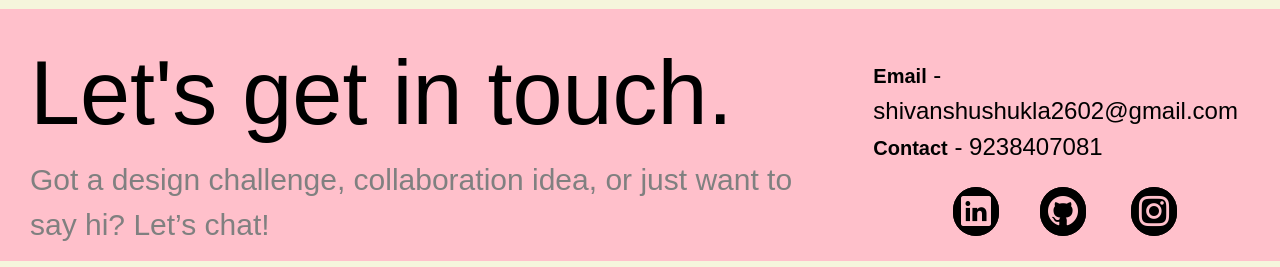
==== commit 3ba21f5b: "modified index.html" ====
--- a/index.html
+++ b/index.html
@@ -38,15 +38,18 @@
     <main>
         <section id="home">
                 <div class="left">
-                    <h1 style="font-size:3em;font-family: Georgia, 'Times New Roman', Times, serif;font-weight:bold"><span style="font-size:1.8em;font-family: Georgia, 'Times New Roman', Times, serif">hello, i'm </span><br><span style="color:rgb(242, 106, 128);font-size:2.1em;font-family: Georgia, 'Times New Roman', Times, serif">shivanshu</span></h1>
+                    <h1 style="font-size:3em;font-family: Georgia, 'Times New Roman', Times, serif;font-weight:bold"><span style="font-size:1.8em;font-family: Georgia, 'Times New Roman', Times, serif">Hello, i'm </span><br><span style="color:rgb(242, 106, 128);font-size:2.1em;font-family: Georgia, 'Times New Roman', Times, serif">Shivanshu</span></h1>
                     <p>
                         <span style="font-size:1.8em;color:gray;margin-left:0.1em">Learning Today. Leading Tomorrow.</span>
-                    </p>    
+                    </p>   
+                    <a href="#me">
+                        <button class="btn btn-primary border rounded-4 p-2 fw-bold button" style="color:white;background-color:rgb(242, 106, 128);border:1px solid beige">Explore Me</button> 
+                    </a>
                 </div>
                 <div class="right">
                     <figure>
                        <a href="#me">
-                        <img src="https://media.licdn.com/dms/image/v2/D4D03AQHbOykk0QNscg/profile-displayphoto-crop_800_800/B4DZuP0g6DKAAI-/0/1767644468372?e=1769040000&v=beta&t=CleoBLQw8P0vl8VmdDgWVyCfScjtaOlop82Hqqm1tn0" class="me">
+                        <img src="https://media.licdn.com/dms/image/v2/D4D03AQFrvJpLDsHrHQ/profile-displayphoto-crop_800_800/B4DZuUWWSiH0AI-/0/1767720449227?e=1769644800&v=beta&t=3kAB_Uv8-7DNrYhIdxqSGBayCGcpRoFZQ_mpO0KjHcc" class="me">
                        </a>
                        <figcaption></figcaption>
                     </figure>
@@ -165,8 +168,8 @@
         </section>
         <section id="contacts">
             <div>
-                <h2 style="font-size:6em">Let's get in touch.</h2>
-            <p style="color:gray;font-size:2em">Got a design challenge, collaboration idea, or just want to say hi? Let’s chat!</p>
+                <h2 style="font-size:4.5em">Let's get in touch.</h2>
+            <p style="color:gray;font-size:1.5em">Got a design challenge, collaboration idea, or just want to say hi? Let’s chat!</p>
             </div>
             <div class="email">
                 <span style="font-size:1.2em;color:black"><b>Email</b> - shivanshushukla2602@gmail.com</span><br>
--- a/styles.css
+++ b/styles.css
@@ -26,6 +26,10 @@
             list-style-type:none;
             font-size:12px;
             margin-left:38em;
+        }
+        .button{
+            margin-left:12em;
+            margin-top:1em;
         }
         li a{
             text-decoration:none;
@@ -79,7 +83,7 @@
            border-radius:0.8em;
            margin:0.5em;
            margin-top:1.2em;
-           box-shadow:20px 20px 40px black;
+           box-shadow:25px 25px 50px black;
         }
         .content:hover{
             transform:scale(1.1);
@@ -222,7 +226,7 @@
             animation-iteration-count: infinite;
         }
         #contacts{
-            height:40vh;
+            height:28vh;
             width:100vw;
             background-color:pink;
             margin-top:1.5em;
@@ -232,7 +236,7 @@
         }
         .icons{
             margin-left:1em;
-            margin-top:2em;
+            margin-top:1.2em;
             font-weight:bold;
         }
         .skill ul{
@@ -266,7 +270,7 @@
             height:80vh;
         }
         .technical li , .soft li{
-            color:gray;
+            color:darkgrey;
             box-shadow:15px 15px 30px black;
             font-size:1.3em;
         }
@@ -282,6 +286,7 @@
         }
         .email{
             margin-left:1.5em;
+            margin-top:0.9em;
         }
         .logo{
             font-size:1.5em;
@@ -302,6 +307,6 @@
         }
         .myphoto:hover{
             transform:scale(1.1);
-            transition:0.2s linear;
+            transition:0.4s linear;
             box-shadow:3px 3px 5px pink;
         }
